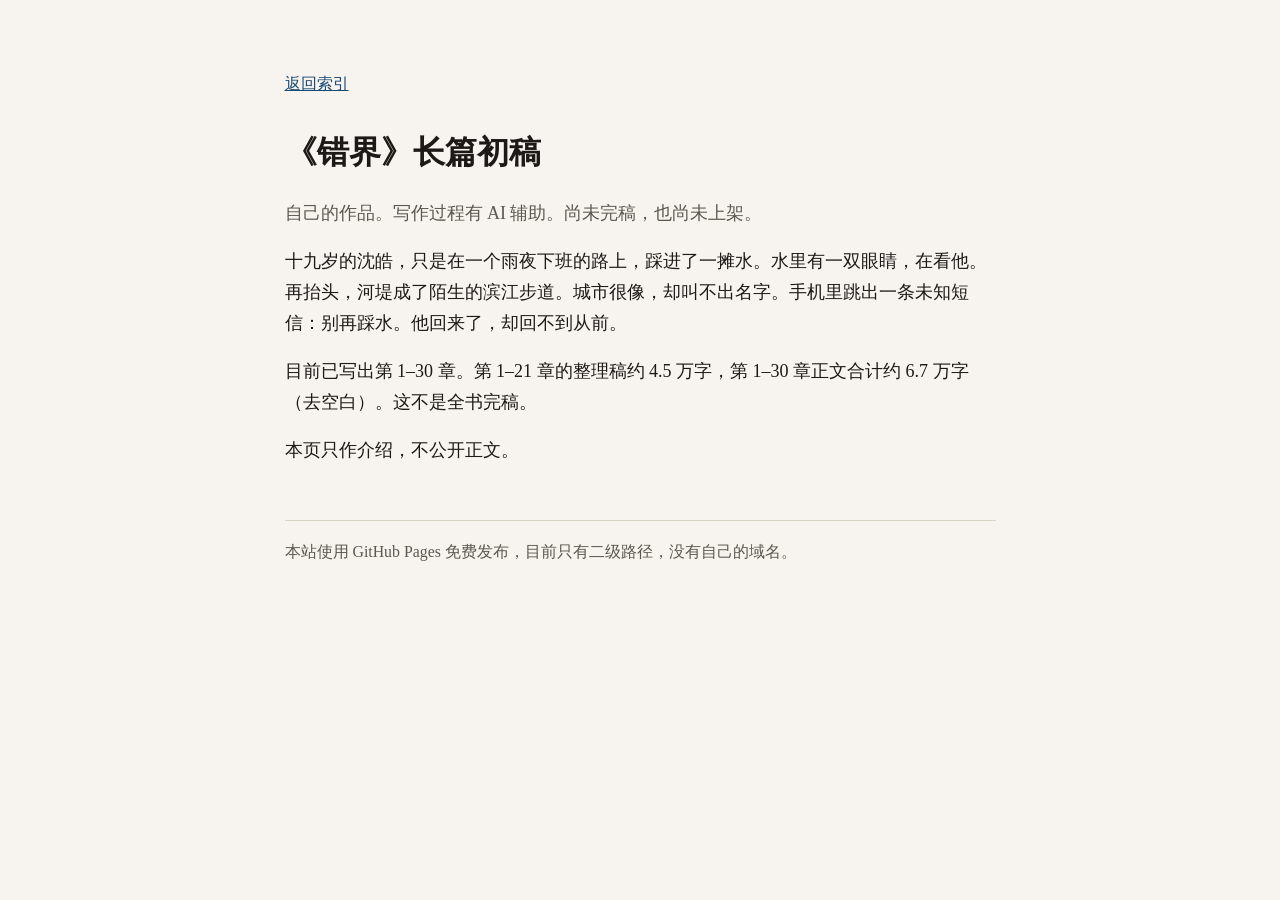
==== works/cuojie.html @ ac18c2e9 "Publish the static portfolio site. Add the site files unchanged so GitHub Pages can serve them from " ====
<!DOCTYPE html>
<html lang="zh-Hans">
<head>
  <meta charset="utf-8">
  <meta name="viewport" content="width=device-width, initial-scale=1">
  <title>《错界》长篇初稿</title>
  <link rel="stylesheet" href="../styles.css">
</head>
<body>
  <main>
    <p class="back"><a href="../index.html">返回索引</a></p>
    
    <h1>《错界》长篇初稿</h1>
    <p class="meta">自己的作品。写作过程有 AI 辅助。尚未完稿，也尚未上架。</p>
    <p>十九岁的沈皓，只是在一个雨夜下班的路上，踩进了一摊水。水里有一双眼睛，在看他。再抬头，河堤成了陌生的滨江步道。城市很像，却叫不出名字。手机里跳出一条未知短信：别再踩水。他回来了，却回不到从前。</p>
    <p>目前已写出第 1–30 章。第 1–21 章的整理稿约 4.5 万字，第 1–30 章正文合计约 6.7 万字（去空白）。这不是全书完稿。</p>
    <p>本页只作介绍，不公开正文。</p>

    <footer>
      本站使用 GitHub Pages 免费发布，目前只有二级路径，没有自己的域名。
    </footer>
  </main>
</body>
</html>
---- styles.css ----
:root {
  --bg: #f7f4ef;
  --ink: #1c1a17;
  --muted: #5c574f;
  --line: #d9d3c8;
  --card: #fffdf9;
  --link: #1a4a73;
}
* { box-sizing: border-box; }
html { font-size: 18px; }
body {
  margin: 0;
  background: var(--bg);
  color: var(--ink);
  font-family: "Source Han Serif SC", "Noto Serif SC", "Songti SC", "SimSun", "Georgia", serif;
  line-height: 1.7;
}
main {
  max-width: 42rem;
  margin: 0 auto;
  padding: 3rem 1.25rem 4rem;
}
h1 { font-size: 1.8rem; font-weight: 600; margin: 0 0 0.4rem; }
h2 { font-size: 1.1rem; font-weight: 600; margin: 2.2rem 0 0.8rem; border-bottom: 1px solid var(--line); padding-bottom: 0.3rem; }
.lead, .meta, footer, .back { color: var(--muted); }
.lead { margin: 0 0 2rem; }
a { color: var(--link); text-decoration-underline-offset: 3px; }
a:hover { text-decoration: underline; }
.item {
  background: var(--card);
  border: 1px solid var(--line);
  border-radius: 6px;
  padding: 0.9rem 1rem;
  margin: 0 0 0.75rem;
}
.item h3 { margin: 0 0 0.25rem; font-size: 1.05rem; font-weight: 600; }
.item h3 a { color: var(--ink); text-decoration: none; }
.item h3 a:hover { color: var(--link); text-decoration: underline; }
.item p { margin: 0; color: var(--muted); font-size: 0.95rem; }
.tag {
  display: inline-block;
  font-family: "Source Han Sans SC", "Noto Sans SC", "PingFang SC", "Microsoft YaHei", sans-serif;
  font-size: 0.72rem;
  letter-spacing: 0.04em;
  color: var(--muted);
  border: 1px solid var(--line);
  border-radius: 999px;
  padding: 0 0.5rem;
  margin-left: 0.4rem;
  vertical-align: middle;
}
.back { display: inline-block; margin-bottom: 1.5rem; font-family: "Source Han Sans SC", "Noto Sans SC", "PingFang SC", "Microsoft YaHei", sans-serif; font-size: 0.9rem; }
article p { margin: 0 0 1rem; }
figure { margin: 1.2rem 0; }
figure img { width: 100%; height: auto; border: 1px solid var(--line); border-radius: 4px; display: block; }
figcaption { color: var(--muted); font-size: 0.85rem; margin-top: 0.4rem; }
footer { margin-top: 3rem; font-size: 0.88rem; border-top: 1px solid var(--line); padding-top: 1rem; }
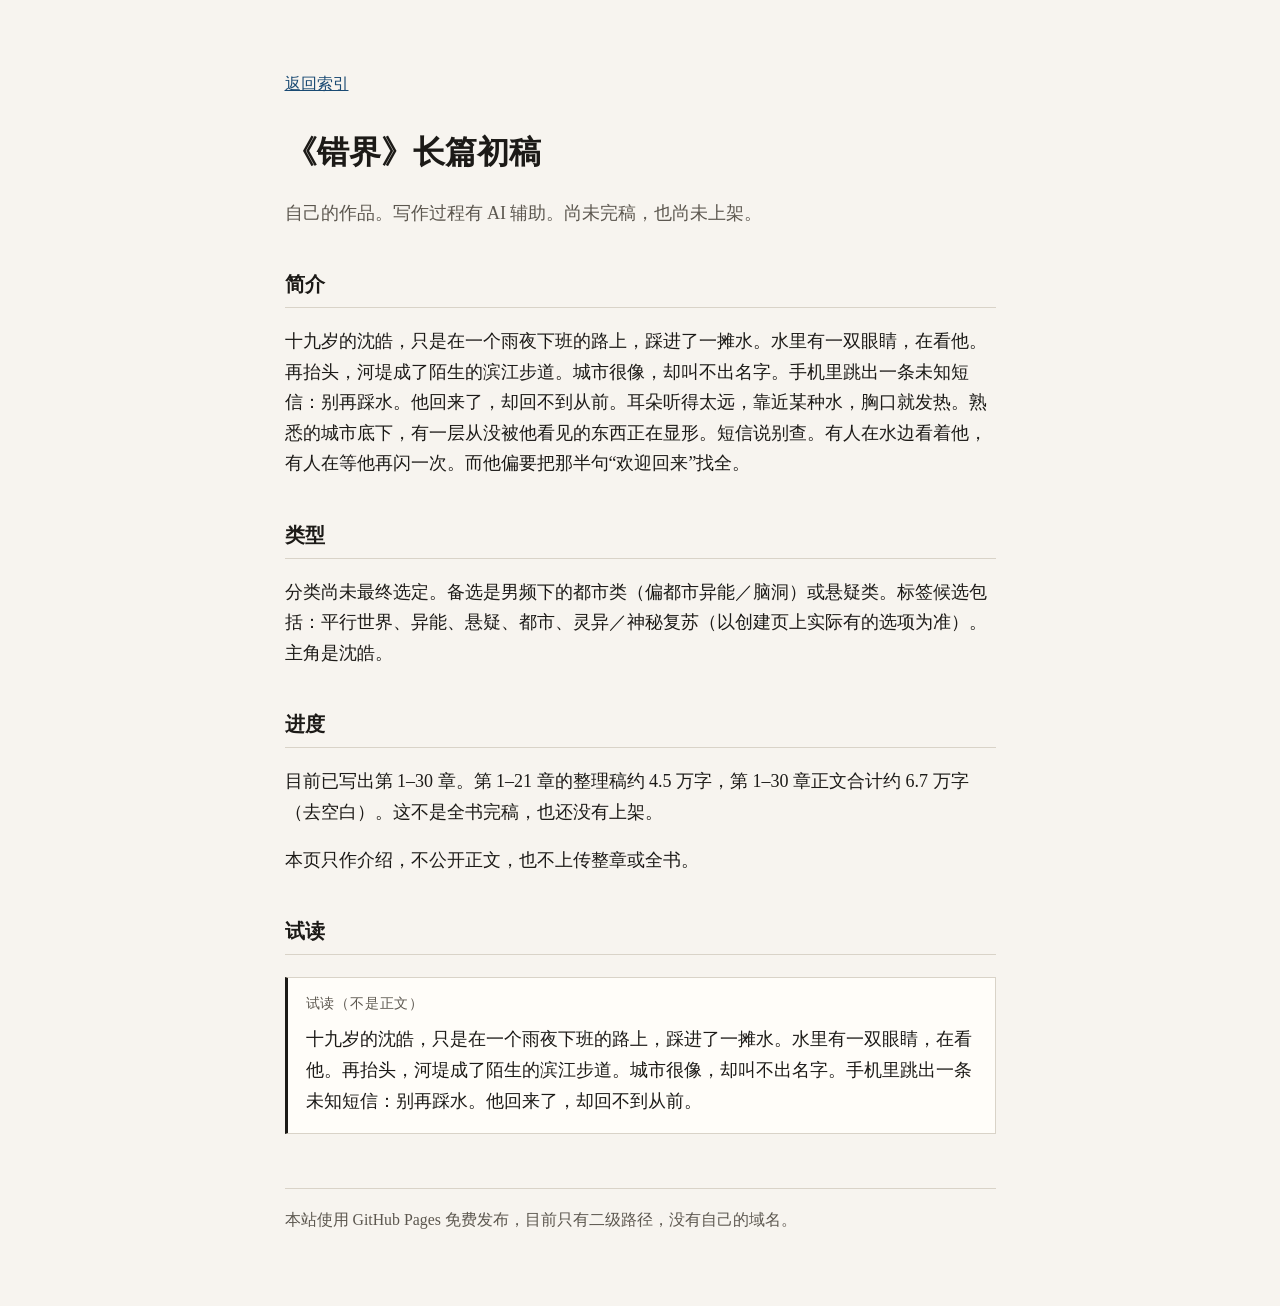
==== commit 63b7ee7e: "Enrich the four remaining work pages. Add the screenshots and the updated copy from the site archive" ====
--- a/works/cuojie.html
+++ b/works/cuojie.html
@@ -9,12 +9,25 @@
 <body>
   <main>
     <p class="back"><a href="../index.html">返回索引</a></p>
-    
+
     <h1>《错界》长篇初稿</h1>
     <p class="meta">自己的作品。写作过程有 AI 辅助。尚未完稿，也尚未上架。</p>
-    <p>十九岁的沈皓，只是在一个雨夜下班的路上，踩进了一摊水。水里有一双眼睛，在看他。再抬头，河堤成了陌生的滨江步道。城市很像，却叫不出名字。手机里跳出一条未知短信：别再踩水。他回来了，却回不到从前。</p>
-    <p>目前已写出第 1–30 章。第 1–21 章的整理稿约 4.5 万字，第 1–30 章正文合计约 6.7 万字（去空白）。这不是全书完稿。</p>
-    <p>本页只作介绍，不公开正文。</p>
+
+    <h2>简介</h2>
+    <p>十九岁的沈皓，只是在一个雨夜下班的路上，踩进了一摊水。水里有一双眼睛，在看他。再抬头，河堤成了陌生的滨江步道。城市很像，却叫不出名字。手机里跳出一条未知短信：别再踩水。他回来了，却回不到从前。耳朵听得太远，靠近某种水，胸口就发热。熟悉的城市底下，有一层从没被他看见的东西正在显形。短信说别查。有人在水边看着他，有人在等他再闪一次。而他偏要把那半句“欢迎回来”找全。</p>
+
+    <h2>类型</h2>
+    <p>分类尚未最终选定。备选是男频下的都市类（偏都市异能／脑洞）或悬疑类。标签候选包括：平行世界、异能、悬疑、都市、灵异／神秘复苏（以创建页上实际有的选项为准）。主角是沈皓。</p>
+
+    <h2>进度</h2>
+    <p>目前已写出第 1–30 章。第 1–21 章的整理稿约 4.5 万字，第 1–30 章正文合计约 6.7 万字（去空白）。这不是全书完稿，也还没有上架。</p>
+    <p>本页只作介绍，不公开正文，也不上传整章或全书。</p>
+
+    <h2>试读</h2>
+    <div class="trial">
+      <p class="label">试读（不是正文）</p>
+      <p>十九岁的沈皓，只是在一个雨夜下班的路上，踩进了一摊水。水里有一双眼睛，在看他。再抬头，河堤成了陌生的滨江步道。城市很像，却叫不出名字。手机里跳出一条未知短信：别再踩水。他回来了，却回不到从前。</p>
+    </div>
 
     <footer>
       本站使用 GitHub Pages 免费发布，目前只有二级路径，没有自己的域名。
--- a/styles.css
+++ b/styles.css
@@ -55,3 +55,22 @@
 figure img { width: 100%; height: auto; border: 1px solid var(--line); border-radius: 4px; display: block; }
 figcaption { color: var(--muted); font-size: 0.85rem; margin-top: 0.4rem; }
 footer { margin-top: 3rem; font-size: 0.88rem; border-top: 1px solid var(--line); padding-top: 1rem; }
+
+article h2 { font-size: 1.1rem; font-weight: 600; margin: 1.8rem 0 0.7rem; border-bottom: 1px solid var(--line); padding-bottom: 0.3rem; }
+article ul { margin: 0 0 1rem; padding-left: 1.2rem; }
+article li { margin: 0 0 0.4rem; }
+.trial {
+  background: var(--card);
+  border: 1px solid var(--line);
+  border-left: 3px solid var(--ink);
+  padding: 0.85rem 1rem 0.95rem;
+  margin: 1.2rem 0 1.4rem;
+}
+.trial .label {
+  font-family: "Source Han Sans SC", "Noto Sans SC", "PingFang SC", "Microsoft YaHei", sans-serif;
+  font-size: 0.75rem;
+  letter-spacing: 0.06em;
+  color: var(--muted);
+  margin: 0 0 0.45rem;
+}
+.trial p { margin: 0; }
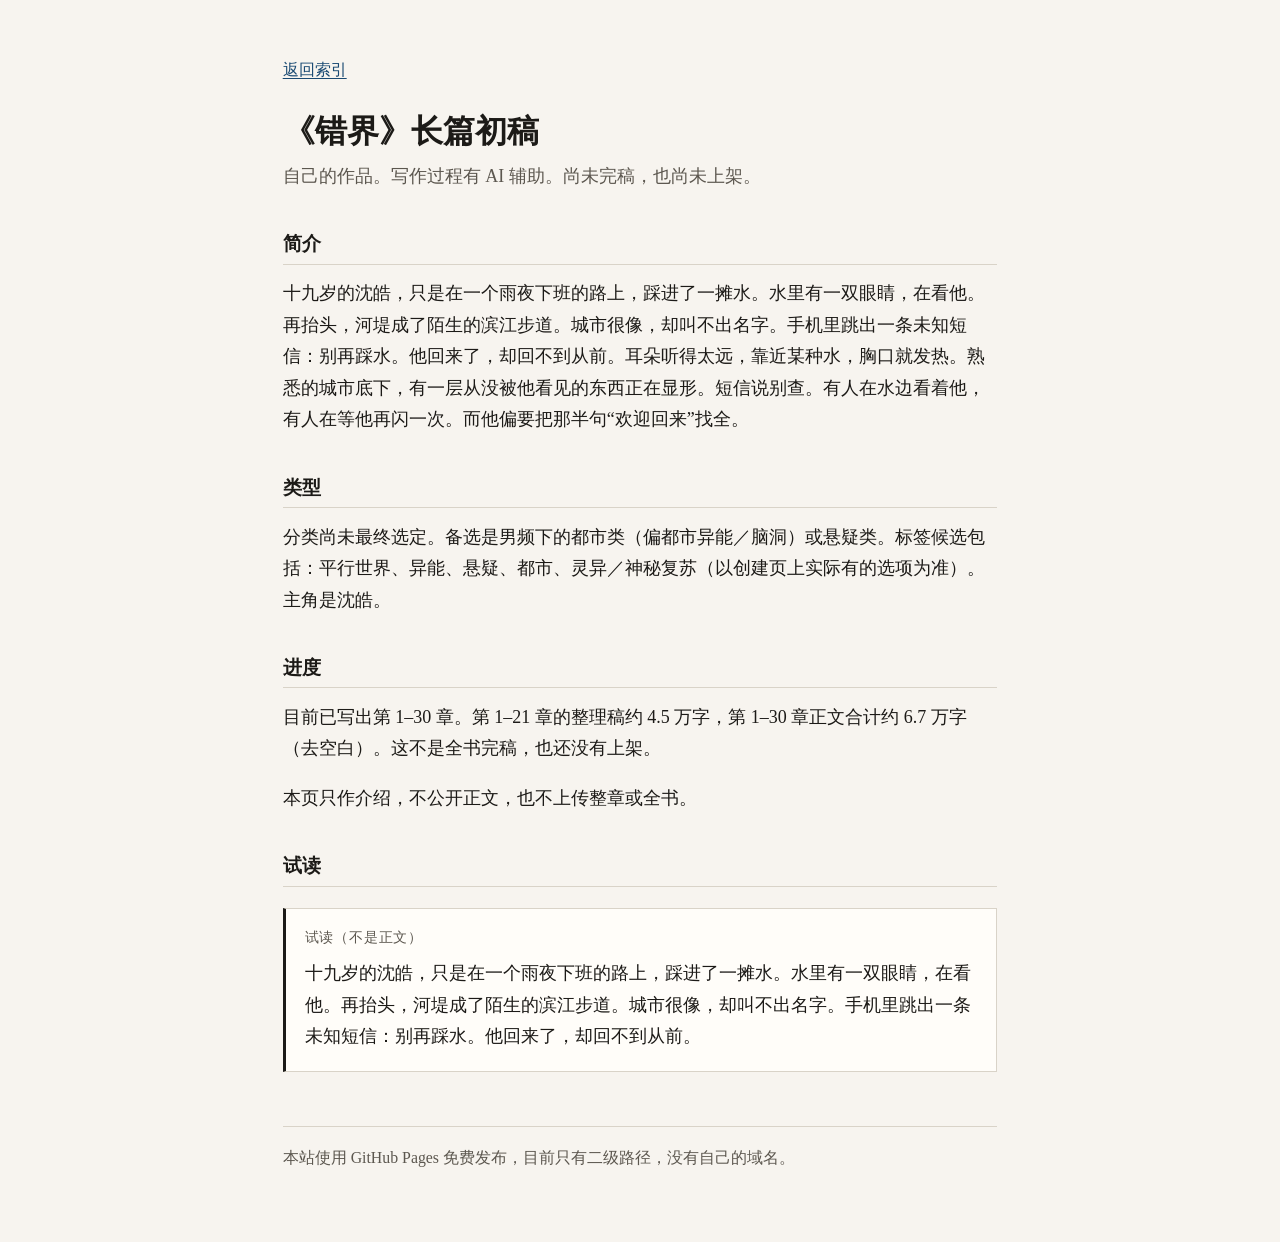
==== commit 87936ca4: "Unify layout and type on the homepage and work pages. Apply the supplied stylesheet and article wrap" ====
--- a/works/cuojie.html
+++ b/works/cuojie.html
@@ -10,6 +10,7 @@
   <main>
     <p class="back"><a href="../index.html">返回索引</a></p>
 
+    <article>
     <h1>《错界》长篇初稿</h1>
     <p class="meta">自己的作品。写作过程有 AI 辅助。尚未完稿，也尚未上架。</p>
 
@@ -29,6 +30,8 @@
       <p>十九岁的沈皓，只是在一个雨夜下班的路上，踩进了一摊水。水里有一双眼睛，在看他。再抬头，河堤成了陌生的滨江步道。城市很像，却叫不出名字。手机里跳出一条未知短信：别再踩水。他回来了，却回不到从前。</p>
     </div>
 
+    </article>
+
     <footer>
       本站使用 GitHub Pages 免费发布，目前只有二级路径，没有自己的域名。
     </footer>
--- a/styles.css
+++ b/styles.css
@@ -5,72 +5,216 @@
   --line: #d9d3c8;
   --card: #fffdf9;
   --link: #1a4a73;
-}
+  --space: 1.15rem;
+  --measure: 42rem;
+}
+
 * { box-sizing: border-box; }
-html { font-size: 18px; }
+
+html {
+  font-size: 18px;
+  -webkit-text-size-adjust: 100%;
+  text-size-adjust: 100%;
+}
+
 body {
   margin: 0;
   background: var(--bg);
   color: var(--ink);
-  font-family: "Source Han Serif SC", "Noto Serif SC", "Songti SC", "SimSun", "Georgia", serif;
-  line-height: 1.7;
-}
+  font-family: "Source Han Serif SC", "Noto Serif SC", "Noto Serif CJK SC", "Songti SC", "STSong", "SimSun", "Georgia", serif;
+  font-weight: 400;
+  line-height: 1.75;
+  overflow-wrap: break-word;
+}
+
 main {
-  max-width: 42rem;
+  max-width: var(--measure);
   margin: 0 auto;
-  padding: 3rem 1.25rem 4rem;
-}
-h1 { font-size: 1.8rem; font-weight: 600; margin: 0 0 0.4rem; }
-h2 { font-size: 1.1rem; font-weight: 600; margin: 2.2rem 0 0.8rem; border-bottom: 1px solid var(--line); padding-bottom: 0.3rem; }
-.lead, .meta, footer, .back { color: var(--muted); }
-.lead { margin: 0 0 2rem; }
-a { color: var(--link); text-decoration-underline-offset: 3px; }
-a:hover { text-decoration: underline; }
+  padding: 3rem var(--space) 4rem;
+  padding-left: max(var(--space), env(safe-area-inset-left));
+  padding-right: max(var(--space), env(safe-area-inset-right));
+  padding-bottom: max(4rem, calc(3rem + env(safe-area-inset-bottom)));
+}
+
+h1 {
+  font-size: 1.8rem;
+  font-weight: 600;
+  line-height: 1.3;
+  margin: 0 0 0.5rem;
+}
+
+h2 {
+  font-size: 1.08rem;
+  font-weight: 600;
+  line-height: 1.4;
+  margin: 2.1rem 0 0.75rem;
+  border-bottom: 1px solid var(--line);
+  padding-bottom: 0.35rem;
+}
+
+.lead, .meta, footer, .back, figcaption { color: var(--muted); }
+
+.lead {
+  margin: 0 0 2rem;
+}
+
+.meta {
+  margin: 0 0 1.15rem;
+}
+
+a {
+  color: var(--link);
+  text-decoration: underline;
+  text-underline-offset: 0.18em;
+  text-decoration-thickness: 1px;
+}
+
+a:hover { text-decoration-thickness: 2px; }
+
+a:focus-visible {
+  outline: 2px solid var(--link);
+  outline-offset: 2px;
+}
+
 .item {
   background: var(--card);
   border: 1px solid var(--line);
-  border-radius: 6px;
-  padding: 0.9rem 1rem;
-  margin: 0 0 0.75rem;
-}
-.item h3 { margin: 0 0 0.25rem; font-size: 1.05rem; font-weight: 600; }
-.item h3 a { color: var(--ink); text-decoration: none; }
-.item h3 a:hover { color: var(--link); text-decoration: underline; }
-.item p { margin: 0; color: var(--muted); font-size: 0.95rem; }
+  border-radius: 8px;
+  padding: 1rem 1.1rem 1.05rem;
+  margin: 0 0 0.8rem;
+}
+
+.item h3 {
+  display: flex;
+  flex-wrap: wrap;
+  align-items: baseline;
+  gap: 0.3rem 0.55rem;
+  margin: 0 0 0.35rem;
+  font-size: 1.05rem;
+  font-weight: 600;
+  line-height: 1.4;
+}
+
+.item h3 a {
+  color: var(--ink);
+  text-decoration: none;
+}
+
+.item h3 a:hover {
+  color: var(--link);
+  text-decoration: underline;
+  text-underline-offset: 0.18em;
+}
+
+.item p {
+  margin: 0;
+  color: var(--muted);
+  font-size: 0.95rem;
+  line-height: 1.65;
+}
+
 .tag {
   display: inline-block;
-  font-family: "Source Han Sans SC", "Noto Sans SC", "PingFang SC", "Microsoft YaHei", sans-serif;
-  font-size: 0.72rem;
+  flex: 0 0 auto;
+  font-family: "Source Han Sans SC", "Noto Sans SC", "Noto Sans CJK SC", "PingFang SC", "Hiragino Sans GB", "Microsoft YaHei", system-ui, sans-serif;
+  font-size: 0.7rem;
+  font-weight: 500;
   letter-spacing: 0.04em;
+  line-height: 1.4;
   color: var(--muted);
   border: 1px solid var(--line);
   border-radius: 999px;
-  padding: 0 0.5rem;
-  margin-left: 0.4rem;
+  padding: 0.08rem 0.5rem;
   vertical-align: middle;
 }
-.back { display: inline-block; margin-bottom: 1.5rem; font-family: "Source Han Sans SC", "Noto Sans SC", "PingFang SC", "Microsoft YaHei", sans-serif; font-size: 0.9rem; }
+
+.back {
+  display: inline-block;
+  margin: 0 0 1.5rem;
+  font-family: "Source Han Sans SC", "Noto Sans SC", "Noto Sans CJK SC", "PingFang SC", "Hiragino Sans GB", "Microsoft YaHei", system-ui, sans-serif;
+  font-size: 0.9rem;
+  line-height: 1.6;
+}
+
 article p { margin: 0 0 1rem; }
-figure { margin: 1.2rem 0; }
-figure img { width: 100%; height: auto; border: 1px solid var(--line); border-radius: 4px; display: block; }
-figcaption { color: var(--muted); font-size: 0.85rem; margin-top: 0.4rem; }
-footer { margin-top: 3rem; font-size: 0.88rem; border-top: 1px solid var(--line); padding-top: 1rem; }
-
-article h2 { font-size: 1.1rem; font-weight: 600; margin: 1.8rem 0 0.7rem; border-bottom: 1px solid var(--line); padding-bottom: 0.3rem; }
-article ul { margin: 0 0 1rem; padding-left: 1.2rem; }
-article li { margin: 0 0 0.4rem; }
+
+article ul {
+  margin: 0 0 1.1rem;
+  padding-left: 1.25rem;
+}
+
+article li { margin: 0 0 0.5rem; }
+
+article li:last-child { margin-bottom: 0; }
+
+figure { margin: 1.35rem 0; }
+
+figure img {
+  width: 100%;
+  max-width: 100%;
+  height: auto;
+  border: 1px solid var(--line);
+  border-radius: 6px;
+  display: block;
+}
+
+figcaption {
+  font-size: 0.85rem;
+  line-height: 1.55;
+  margin-top: 0.45rem;
+}
+
+footer {
+  margin-top: 3rem;
+  font-size: 0.88rem;
+  line-height: 1.6;
+  border-top: 1px solid var(--line);
+  padding-top: 1rem;
+}
+
 .trial {
   background: var(--card);
   border: 1px solid var(--line);
   border-left: 3px solid var(--ink);
-  padding: 0.85rem 1rem 0.95rem;
+  padding: 0.9rem 1.05rem 1rem;
   margin: 1.2rem 0 1.4rem;
 }
+
 .trial .label {
-  font-family: "Source Han Sans SC", "Noto Sans SC", "PingFang SC", "Microsoft YaHei", sans-serif;
+  font-family: "Source Han Sans SC", "Noto Sans SC", "Noto Sans CJK SC", "PingFang SC", "Hiragino Sans GB", "Microsoft YaHei", system-ui, sans-serif;
   font-size: 0.75rem;
   letter-spacing: 0.06em;
   color: var(--muted);
-  margin: 0 0 0.45rem;
-}
+  margin: 0 0 0.5rem;
+}
+
 .trial p { margin: 0; }
+
+@media (max-width: 640px) {
+  html { font-size: 16px; }
+  body { line-height: 1.8; }
+  main {
+    padding-top: 1.75rem;
+    padding-bottom: max(3rem, calc(2.25rem + env(safe-area-inset-bottom)));
+  }
+  h1 {
+    font-size: 1.5rem;
+    line-height: 1.35;
+  }
+  h2 {
+    margin-top: 1.8rem;
+  }
+  .lead { margin-bottom: 1.6rem; }
+  .item {
+    padding: 0.95rem 1rem 1rem;
+    margin-bottom: 0.7rem;
+  }
+  .back { margin-bottom: 1.2rem; }
+  figure { margin: 1.2rem 0; }
+}
+
+@media (min-width: 641px) {
+  .item:hover {
+    border-color: #c9c2b6;
+  }
+}
